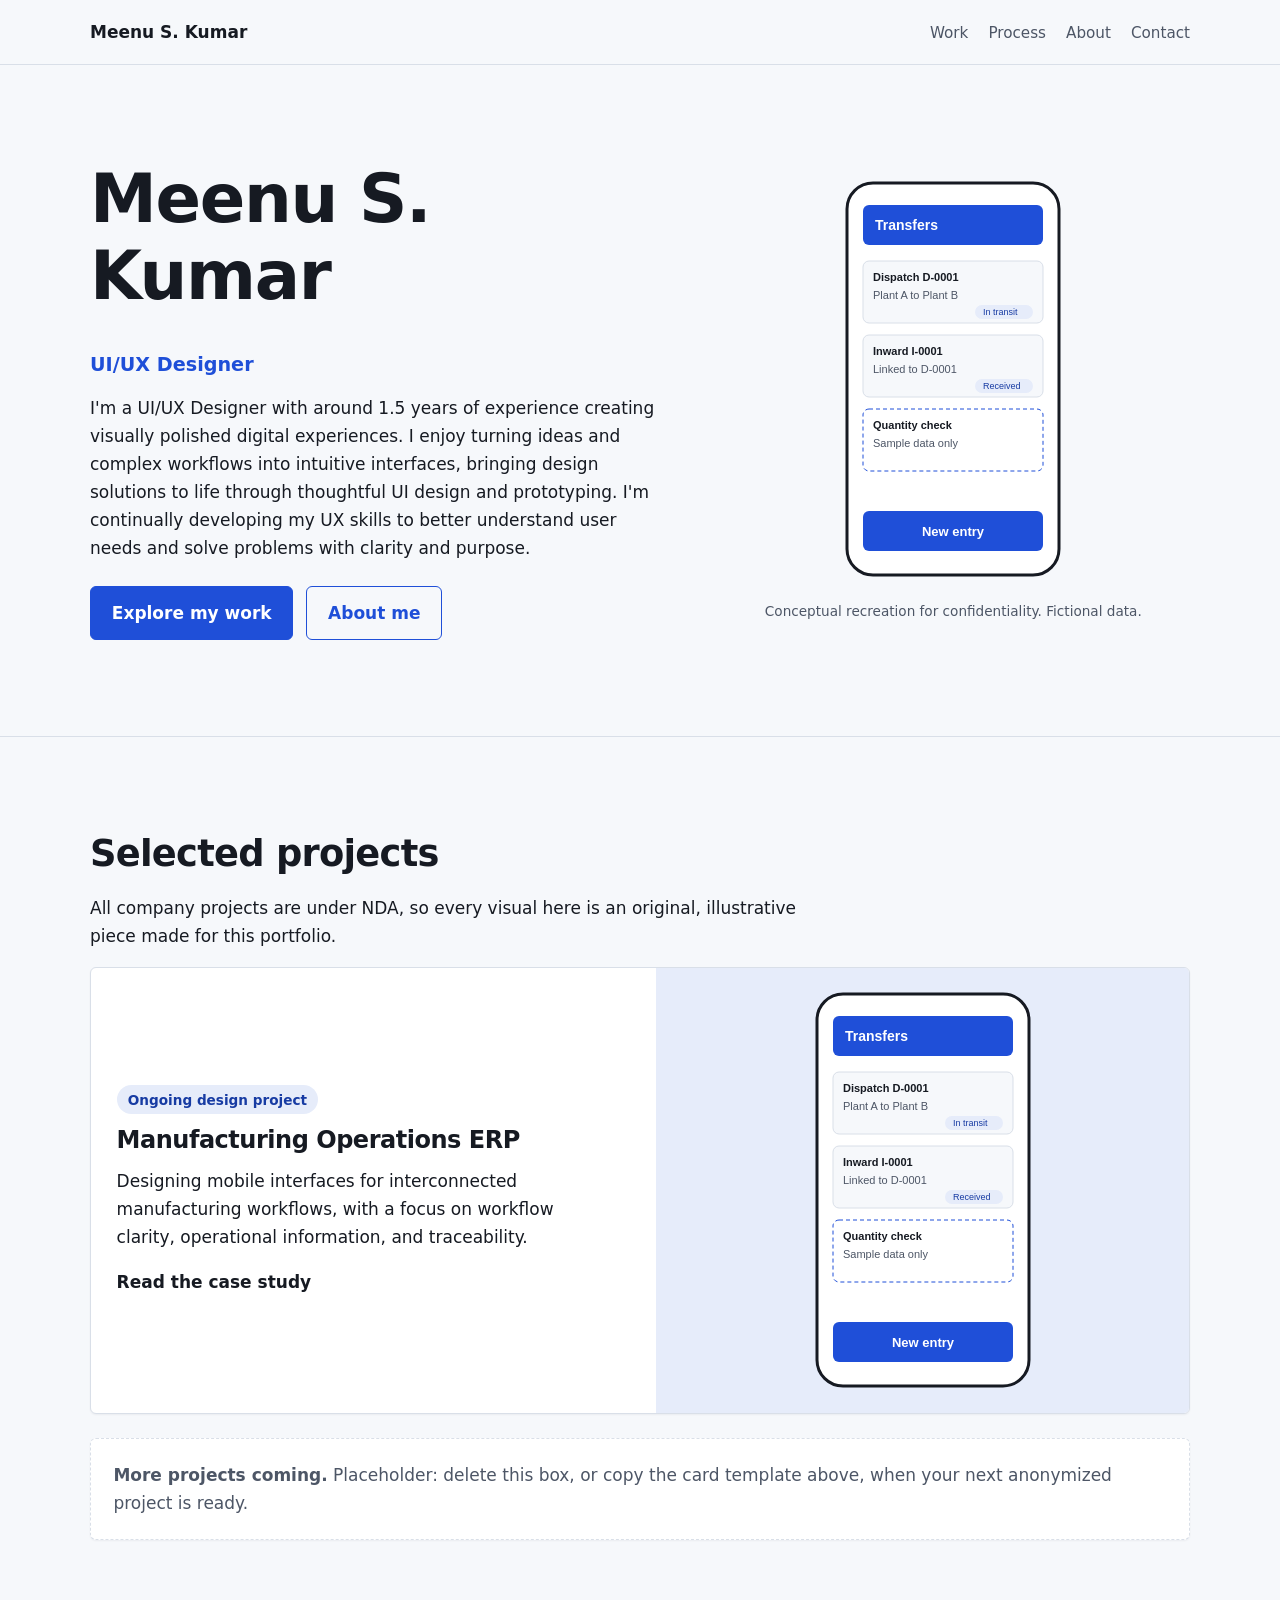
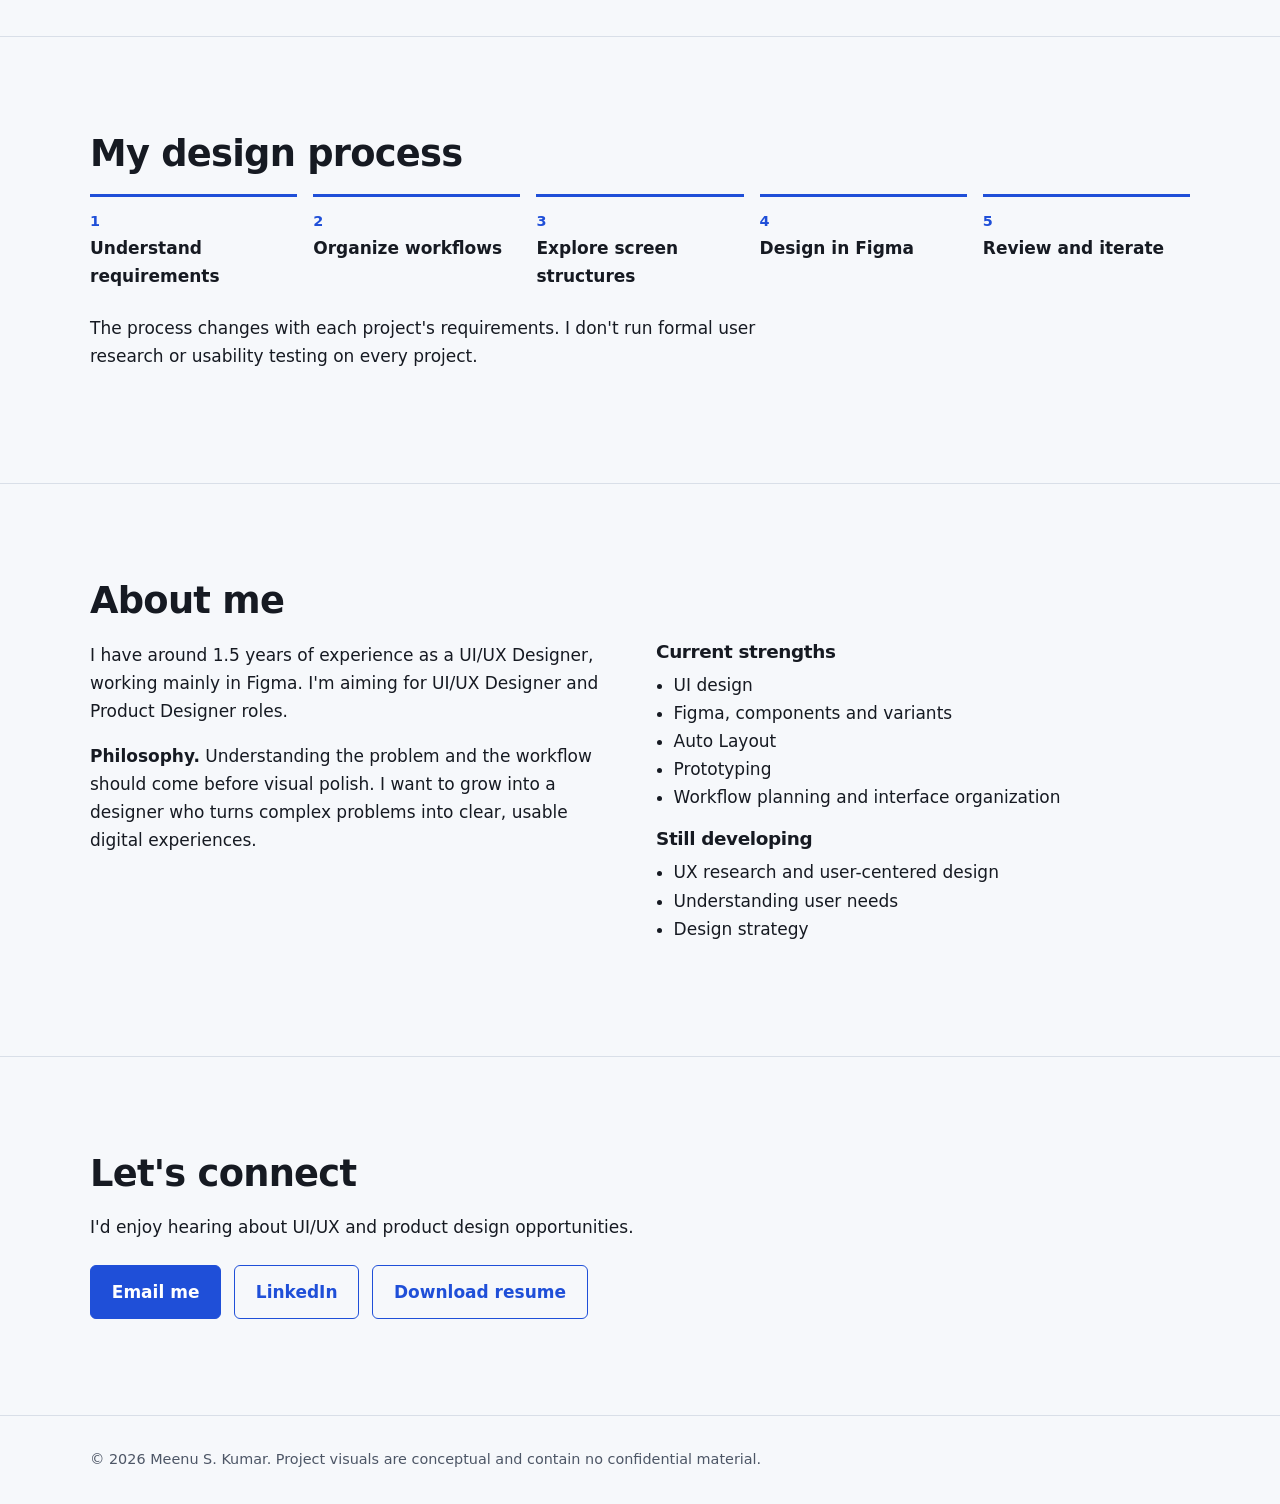
==== index.html @ 6dd32ae9 "Add files via upload" ====
<!doctype html>
<html lang="en"><head><meta charset="utf-8"><meta name="viewport" content="width=device-width,initial-scale=1">
<title>Meenu S. Kumar | UI/UX Designer</title>
<meta name="description" content="Portfolio of Meenu S. Kumar, a UI/UX Designer with around 1.5 years of experience designing clear, usable interfaces in Figma.">
<link rel="icon" href="favicon.svg" type="image/svg+xml"><link rel="stylesheet" href="css/styles.css"></head>
<body>
<header class="site"><div class="wrap"><a class="brand" href="#top">Meenu S. Kumar</a>
<nav aria-label="Main"><ul><li><a href="#work">Work</a></li><li><a href="#process">Process</a></li><li><a href="#about">About</a></li><li><a href="#contact">Contact</a></li></ul></nav></div></header>
<main id="top">
<div class="wrap"><div class="hero" style="padding:clamp(3rem,8vw,6rem) 0">
<div><h1>Meenu S. Kumar</h1><p class="role">UI/UX Designer</p>
<p>I'm a UI/UX Designer with around 1.5 years of experience creating visually polished digital experiences. I enjoy turning ideas and complex workflows into intuitive interfaces, bringing design solutions to life through thoughtful UI design and prototyping. I'm continually developing my UX skills to better understand user needs and solve problems with clarity and purpose.</p>
<div class="row"><a class="btn" href="#work">Explore my work</a><a class="btn alt" href="#about">About me</a></div></div>
<!-- OPTIONAL PORTRAIT: add <img src="assets/portrait.jpg" alt="Portrait of Meenu S. Kumar"> here if you wish. -->
<div style="text-align:center"><svg viewBox="0 0 220 400" width="220" role="img" aria-label="Conceptual mobile screen showing a list of linked entries with status labels"><rect x="4" y="4" width="212" height="392" rx="26" fill="#fff" stroke="#161a22" stroke-width="3"/><rect x="20" y="26" width="180" height="40" rx="6" fill="#1f4fd8"/><text x="32" y="51" font-size="14" fill="#fff" font-family="Arial" font-weight="700">Transfers</text><g font-family="Arial" font-size="11"><rect x="20" y="82" width="180" height="62" rx="6" fill="#f6f8fb" stroke="#d9dfe8"/><text x="30" y="102" fill="#161a22" font-weight="700">Dispatch D-0001</text><text x="30" y="120" fill="#4d5666">Plant A to Plant B</text><rect x="132" y="126" width="58" height="14" rx="7" fill="#e6ecfa"/><text x="140" y="136" font-size="9" fill="#173ba3">In transit</text><rect x="20" y="156" width="180" height="62" rx="6" fill="#f6f8fb" stroke="#d9dfe8"/><text x="30" y="176" fill="#161a22" font-weight="700">Inward I-0001</text><text x="30" y="194" fill="#4d5666">Linked to D-0001</text><rect x="132" y="200" width="58" height="14" rx="7" fill="#e6ecfa"/><text x="140" y="210" font-size="9" fill="#173ba3">Received</text><rect x="20" y="230" width="180" height="62" rx="6" fill="#fff" stroke="#1f4fd8" stroke-dasharray="4 3"/><text x="30" y="250" fill="#161a22" font-weight="700">Quantity check</text><text x="30" y="268" fill="#4d5666">Sample data only</text></g><rect x="20" y="332" width="180" height="40" rx="6" fill="#1f4fd8"/><text x="110" y="357" font-size="13" fill="#fff" font-family="Arial" text-anchor="middle" font-weight="700">New entry</text></svg><p style="font-size:.85rem;color:var(--mute);margin:.8rem auto 0">Conceptual recreation for confidentiality. Fictional data.</p></div>
</div></div>

<section id="work"><div class="wrap reveal"><h2>Selected projects</h2>
<p>All company projects are under NDA, so every visual here is an original, illustrative piece made for this portfolio.</p>
<!-- PROJECT CARD TEMPLATE: copy this whole <a> block, change the text, link and visual. -->
<a class="card project" href="case-study-manufacturing-erp.html"><div><span class="tag">Ongoing design project</span><h3 style="margin-top:.8rem;font-size:1.5rem">Manufacturing Operations ERP</h3>
<p>Designing mobile interfaces for interconnected manufacturing workflows, with a focus on workflow clarity, operational information, and traceability.</p><strong>Read the case study</strong></div>
<div class="vis"><svg viewBox="0 0 220 400" width="220" role="img" aria-label="Conceptual mobile screen showing a list of linked entries with status labels"><rect x="4" y="4" width="212" height="392" rx="26" fill="#fff" stroke="#161a22" stroke-width="3"/><rect x="20" y="26" width="180" height="40" rx="6" fill="#1f4fd8"/><text x="32" y="51" font-size="14" fill="#fff" font-family="Arial" font-weight="700">Transfers</text><g font-family="Arial" font-size="11"><rect x="20" y="82" width="180" height="62" rx="6" fill="#f6f8fb" stroke="#d9dfe8"/><text x="30" y="102" fill="#161a22" font-weight="700">Dispatch D-0001</text><text x="30" y="120" fill="#4d5666">Plant A to Plant B</text><rect x="132" y="126" width="58" height="14" rx="7" fill="#e6ecfa"/><text x="140" y="136" font-size="9" fill="#173ba3">In transit</text><rect x="20" y="156" width="180" height="62" rx="6" fill="#f6f8fb" stroke="#d9dfe8"/><text x="30" y="176" fill="#161a22" font-weight="700">Inward I-0001</text><text x="30" y="194" fill="#4d5666">Linked to D-0001</text><rect x="132" y="200" width="58" height="14" rx="7" fill="#e6ecfa"/><text x="140" y="210" font-size="9" fill="#173ba3">Received</text><rect x="20" y="230" width="180" height="62" rx="6" fill="#fff" stroke="#1f4fd8" stroke-dasharray="4 3"/><text x="30" y="250" fill="#161a22" font-weight="700">Quantity check</text><text x="30" y="268" fill="#4d5666">Sample data only</text></g><rect x="20" y="332" width="180" height="40" rx="6" fill="#1f4fd8"/><text x="110" y="357" font-size="13" fill="#fff" font-family="Arial" text-anchor="middle" font-weight="700">New entry</text></svg></div></a>
<!-- END TEMPLATE -->
<div class="card ph"><strong>More projects coming.</strong> Placeholder: delete this box, or copy the card template above, when your next anonymized project is ready.</div></div></section>

<section id="process"><div class="wrap reveal"><h2>My design process</h2>
<ol class="steps"><li>Understand requirements</li><li>Organize workflows</li><li>Explore screen structures</li><li>Design in Figma</li><li>Review and iterate</li></ol>
<p style="margin-top:1.5rem">The process changes with each project's requirements. I don't run formal user research or usability testing on every project.</p></div></section>

<section id="about"><div class="wrap reveal"><h2>About me</h2><div class="cols"><div>
<p>I have around 1.5 years of experience as a UI/UX Designer, working mainly in Figma. I'm aiming for UI/UX Designer and Product Designer roles.</p>
<p><strong>Philosophy.</strong> Understanding the problem and the workflow should come before visual polish. I want to grow into a designer who turns complex problems into clear, usable digital experiences.</p></div>
<div><h3>Current strengths</h3><ul class="plain"><li>UI design</li><li>Figma, components and variants</li><li>Auto Layout</li><li>Prototyping</li><li>Workflow planning and interface organization</li></ul>
<h3>Still developing</h3><ul class="plain"><li>UX research and user-centered design</li><li>Understanding user needs</li><li>Design strategy</li></ul></div></div></div></section>

<section id="contact"><div class="wrap reveal"><h2>Let's connect</h2><p>I'd enjoy hearing about UI/UX and product design opportunities.</p>
<div class="row">
<!-- PLACEHOLDERS: replace the three links below. See README. -->
<a class="btn" href="mailto:YOUR_EMAIL@example.com">Email me</a>
<a class="btn alt" href="https://www.linkedin.com/in/YOUR-LINKEDIN-HANDLE">LinkedIn</a>
<a class="btn alt" href="assets/YOUR-RESUME.pdf" download>Download resume</a></div></div></section>
</main>
<footer><div class="wrap">&copy; 2026 Meenu S. Kumar. Project visuals are conceptual and contain no confidential material.</div></footer>
<script src="js/main.js"></script></body></html>
---- css/styles.css ----
:root{--bg:#f6f8fb;--ink:#161a22;--mute:#4d5666;--line:#d9dfe8;--blue:#1f4fd8;--blue-d:#173ba3;--soft:#e6ecfa;--card:#fff}
*{box-sizing:border-box}html{scroll-behavior:smooth;scroll-padding-top:72px}
body{margin:0;font:17px/1.65 "Inter","Segoe UI",system-ui,sans-serif;color:var(--ink);background:var(--bg)}
h1,h2,h3{line-height:1.15;letter-spacing:-.02em;margin:0 0 .5em}
h1{font-size:clamp(2.4rem,6vw,4.2rem)}h2{font-size:clamp(1.6rem,3.5vw,2.3rem)}h3{font-size:1.15rem}
p{margin:0 0 1em;max-width:68ch}a{color:var(--blue)}
:focus-visible{outline:3px solid var(--blue);outline-offset:3px;border-radius:4px}
.wrap{width:min(1100px,92%);margin:auto}section{padding:clamp(3rem,8vw,6rem) 0;border-top:1px solid var(--line)}
header.site{position:sticky;top:0;background:rgba(246,248,251,.94);backdrop-filter:blur(6px);border-bottom:1px solid var(--line);z-index:5}
header .wrap{display:flex;justify-content:space-between;align-items:center;min-height:64px;gap:1rem;flex-wrap:wrap}
.brand{font-weight:700;text-decoration:none;color:var(--ink)}
nav ul{display:flex;gap:1.25rem;list-style:none;margin:0;padding:0;flex-wrap:wrap}
nav a{color:var(--mute);text-decoration:none;font-size:.95rem}nav a:hover{color:var(--blue)}
.btn{display:inline-block;padding:.75rem 1.3rem;border-radius:6px;border:1.5px solid var(--blue);background:var(--blue);color:#fff;text-decoration:none;font-weight:600;transition:background .2s,transform .2s}
.btn:hover{background:var(--blue-d);transform:translateY(-1px)}.btn.alt{background:transparent;color:var(--blue)}.btn.alt:hover{background:var(--soft)}
.row{display:flex;gap:.8rem;flex-wrap:wrap;margin-top:1.5rem}
.hero{display:grid;grid-template-columns:1.1fr .9fr;gap:3rem;align-items:center}
.role{color:var(--blue);font-weight:600;font-size:1.2rem;margin-bottom:.8rem}
.card{background:var(--card);border:1px solid var(--line);border-radius:6px;padding:1.4rem;box-shadow:0 1px 2px rgba(22,26,34,.05)}
.project{display:grid;grid-template-columns:1fr 1fr;gap:2rem;align-items:center;padding:0;overflow:hidden;text-decoration:none;color:inherit;transition:box-shadow .25s}
.project:hover{box-shadow:0 8px 24px rgba(31,79,216,.12)}.project>div{padding:1.6rem}.project .vis{background:var(--soft);padding:1.4rem;display:flex;justify-content:center}
.tag{display:inline-block;font-size:.85rem;background:var(--soft);color:var(--blue-d);padding:.2rem .7rem;border-radius:99px;font-weight:600}
.ph{border-style:dashed;color:var(--mute);margin-top:1.5rem}
.steps{list-style:none;padding:0;margin:0;display:grid;grid-template-columns:repeat(5,1fr);gap:1rem;counter-reset:s}
.steps li{counter-increment:s;border-top:3px solid var(--blue);padding-top:.8rem;font-weight:600}
.steps li::before{content:counter(s);display:block;color:var(--blue);font-size:.9rem}
.cols{display:grid;grid-template-columns:1fr 1fr;gap:2rem}ul.plain{padding-left:1.1rem;margin:0 0 1em}
figure{margin:2rem 0;background:var(--card);border:1px solid var(--line);border-radius:6px;padding:1.2rem}figcaption{font-size:.9rem;color:var(--mute);margin-top:.8rem}
figure svg{max-width:100%;height:auto}
.note{border-left:4px solid var(--blue);background:var(--soft);padding:1rem 1.2rem;border-radius:0 6px 6px 0;margin:1.5rem 0}
article h2{margin-top:2.5rem}.chips{display:flex;gap:.5rem;flex-wrap:wrap;margin:1rem 0}
footer{padding:2rem 0;border-top:1px solid var(--line);color:var(--mute);font-size:.9rem}
.js .reveal{opacity:0;transform:translateY(12px);transition:opacity .6s,transform .6s}.js .reveal.in{opacity:1;transform:none}
.flow{stroke-dasharray:6 6;animation:dash 2.5s linear 2}@keyframes dash{to{stroke-dashoffset:-48}}
@media(max-width:800px){.hero,.project,.cols{grid-template-columns:1fr}.steps{grid-template-columns:1fr}.steps li{border-top:0;border-left:3px solid var(--blue);padding:0 0 0 .8rem}}
@media(prefers-reduced-motion:reduce){html{scroll-behavior:auto}*{animation:none!important;transition:none!important}.js .reveal{opacity:1;transform:none}}
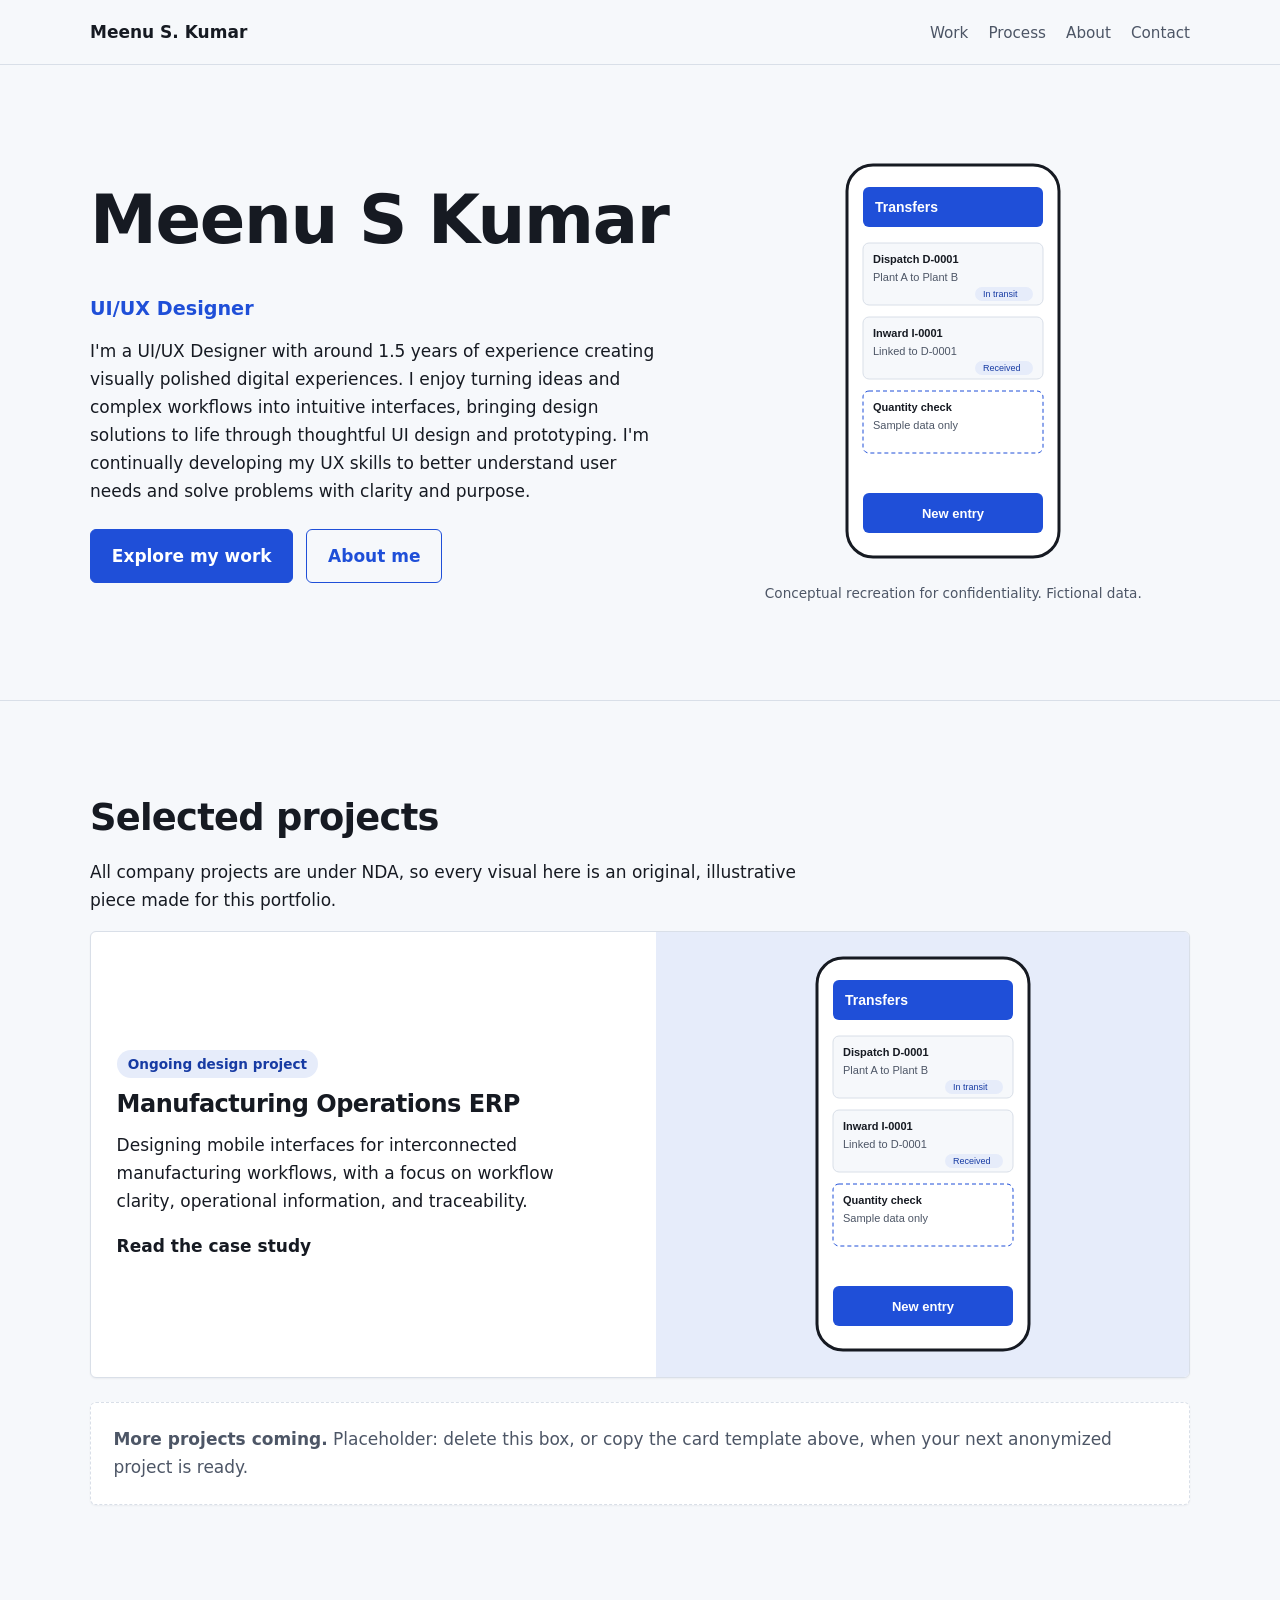
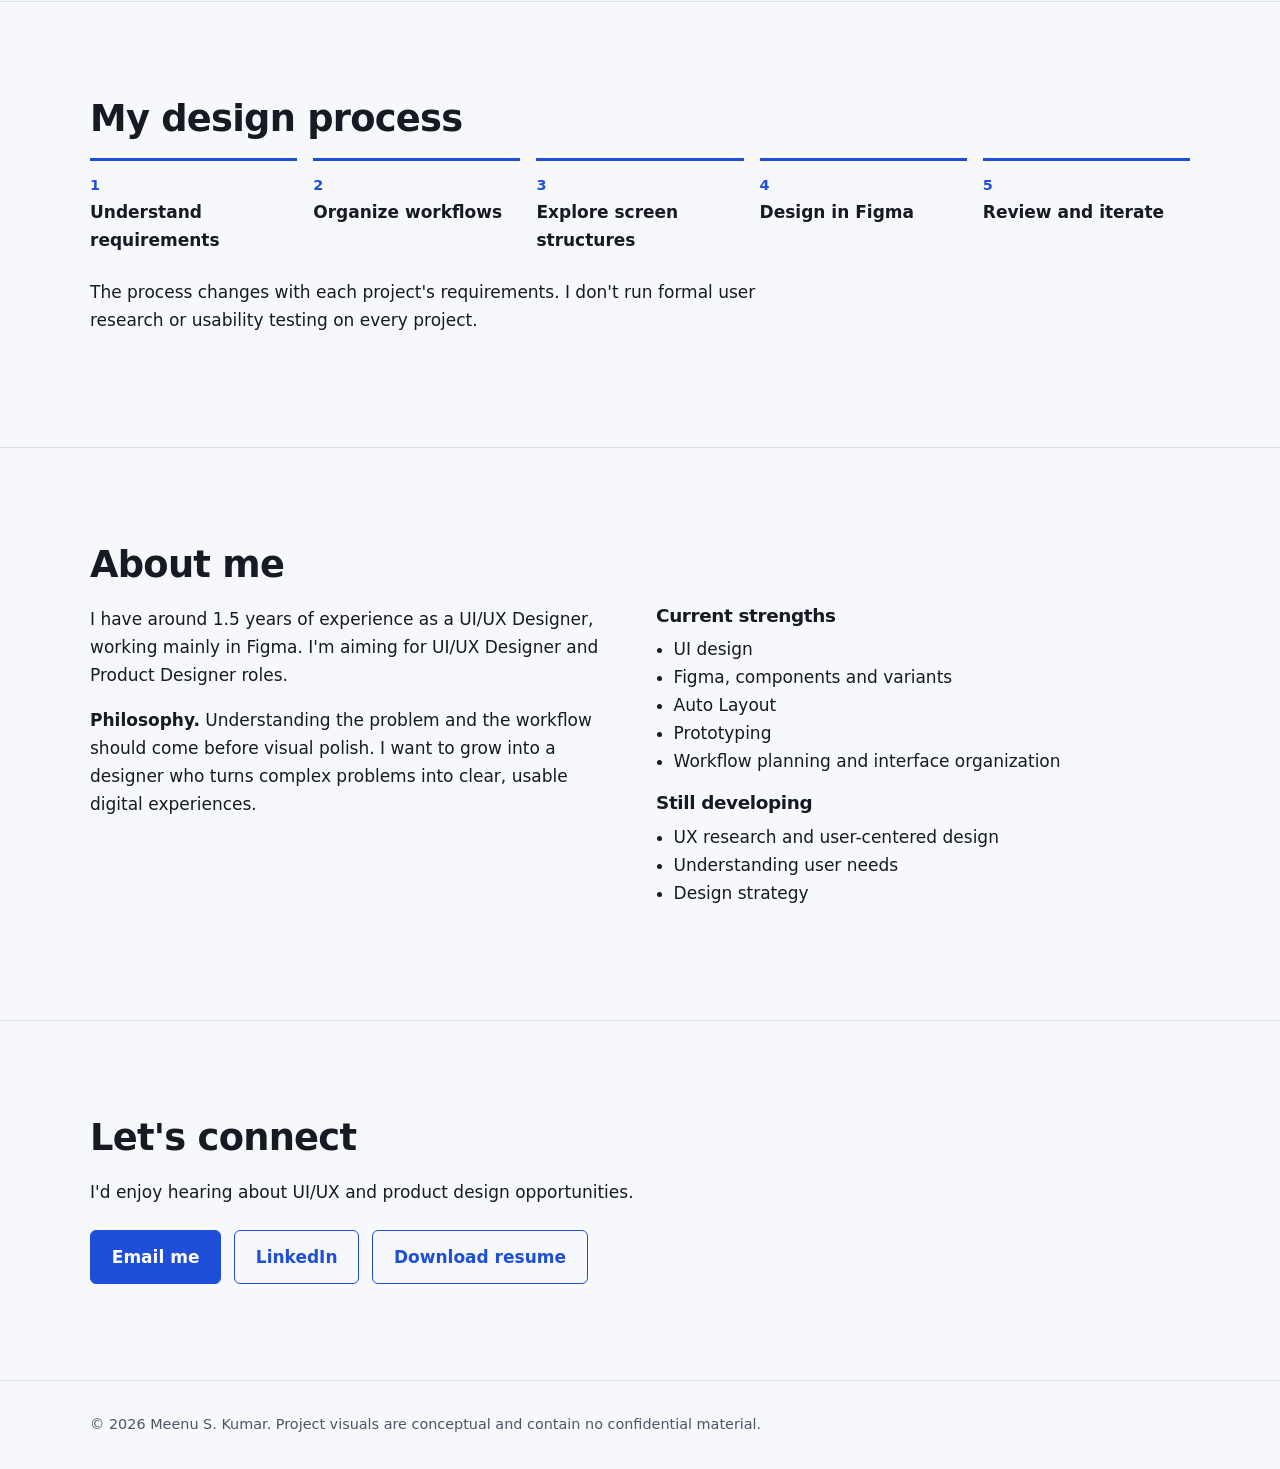
==== commit 254a5d5c: "Update index.html" ====
--- a/index.html
+++ b/index.html
@@ -1,14 +1,14 @@
 <!doctype html>
 <html lang="en"><head><meta charset="utf-8"><meta name="viewport" content="width=device-width,initial-scale=1">
-<title>Meenu S. Kumar | UI/UX Designer</title>
-<meta name="description" content="Portfolio of Meenu S. Kumar, a UI/UX Designer with around 1.5 years of experience designing clear, usable interfaces in Figma.">
+<title>Meenu S Kumar | UI/UX Designer</title>
+<meta name="description" content="Portfolio of Meenu S Kumar, a UI/UX Designer with around 1.5 years of experience designing clear, usable interfaces in Figma.">
 <link rel="icon" href="favicon.svg" type="image/svg+xml"><link rel="stylesheet" href="css/styles.css"></head>
 <body>
 <header class="site"><div class="wrap"><a class="brand" href="#top">Meenu S. Kumar</a>
 <nav aria-label="Main"><ul><li><a href="#work">Work</a></li><li><a href="#process">Process</a></li><li><a href="#about">About</a></li><li><a href="#contact">Contact</a></li></ul></nav></div></header>
 <main id="top">
 <div class="wrap"><div class="hero" style="padding:clamp(3rem,8vw,6rem) 0">
-<div><h1>Meenu S. Kumar</h1><p class="role">UI/UX Designer</p>
+<div><h1>Meenu S Kumar</h1><p class="role">UI/UX Designer</p>
 <p>I'm a UI/UX Designer with around 1.5 years of experience creating visually polished digital experiences. I enjoy turning ideas and complex workflows into intuitive interfaces, bringing design solutions to life through thoughtful UI design and prototyping. I'm continually developing my UX skills to better understand user needs and solve problems with clarity and purpose.</p>
 <div class="row"><a class="btn" href="#work">Explore my work</a><a class="btn alt" href="#about">About me</a></div></div>
 <!-- OPTIONAL PORTRAIT: add <img src="assets/portrait.jpg" alt="Portrait of Meenu S. Kumar"> here if you wish. -->
